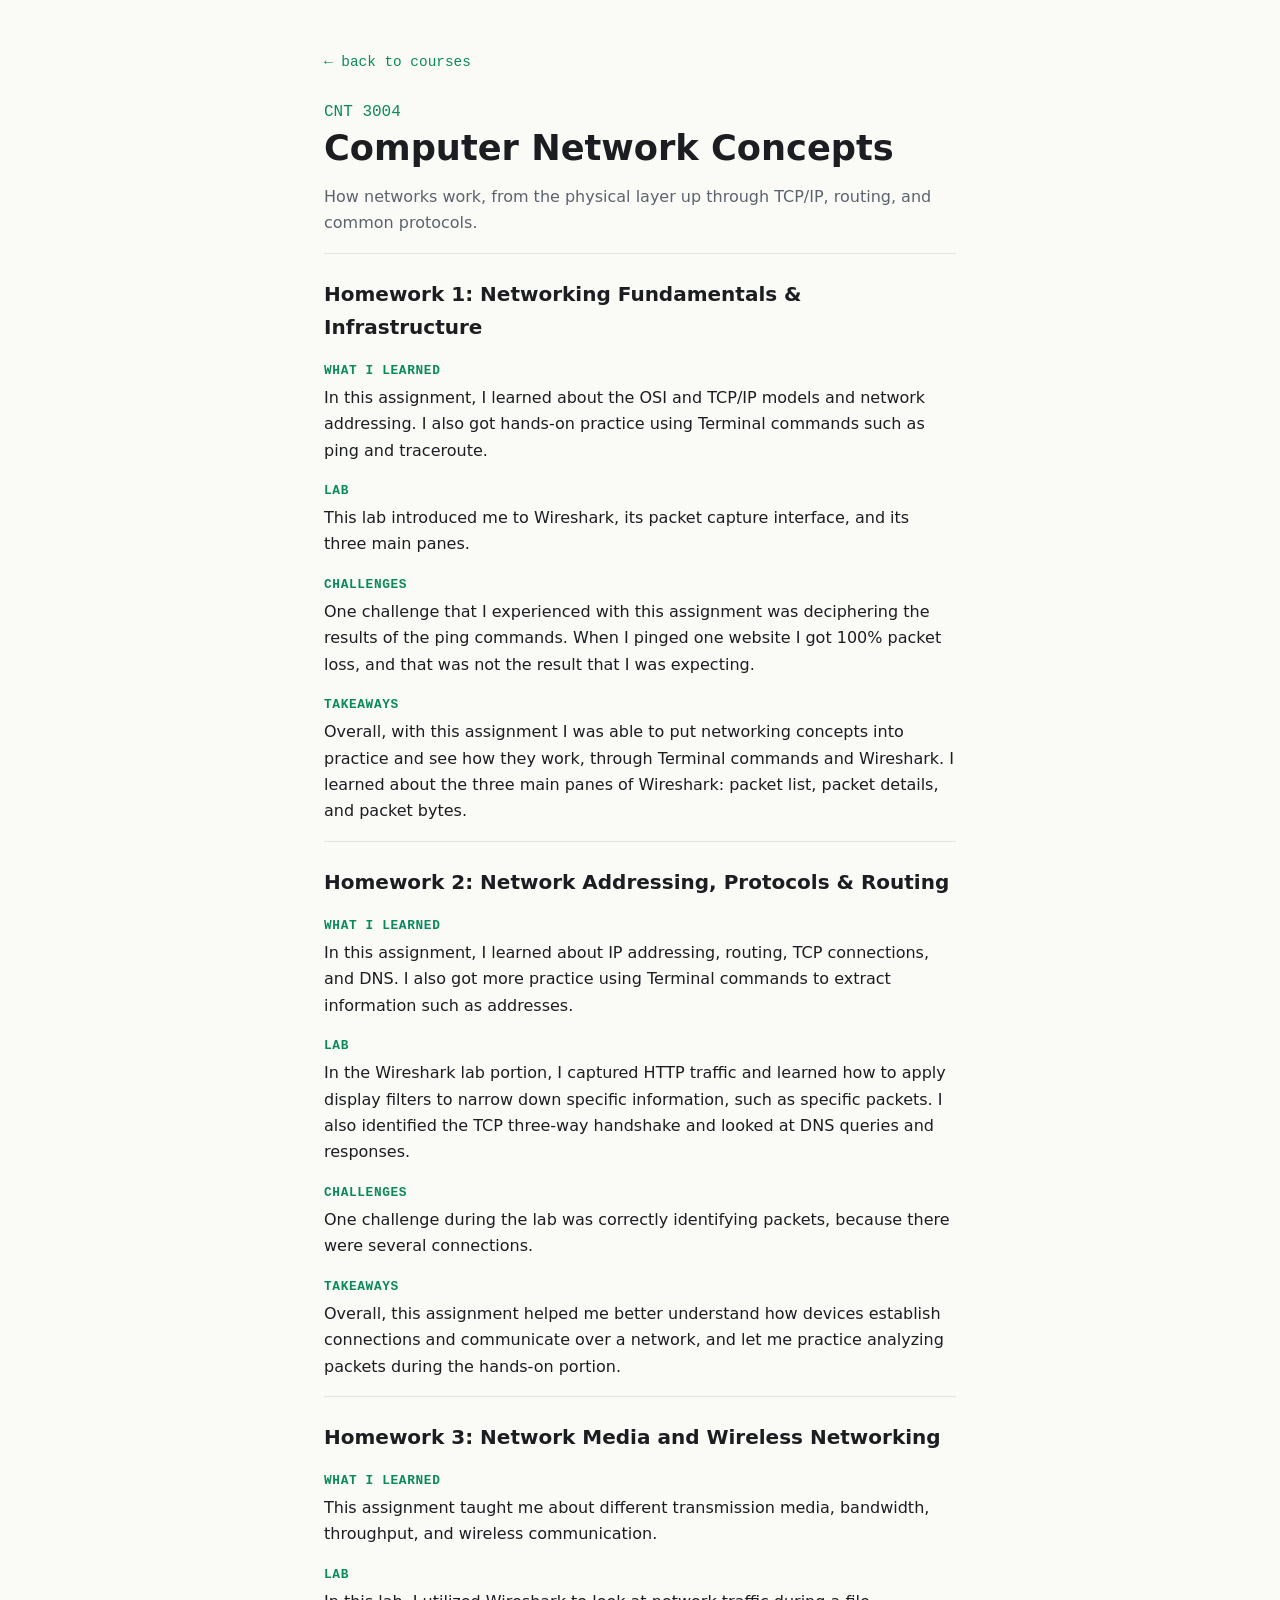
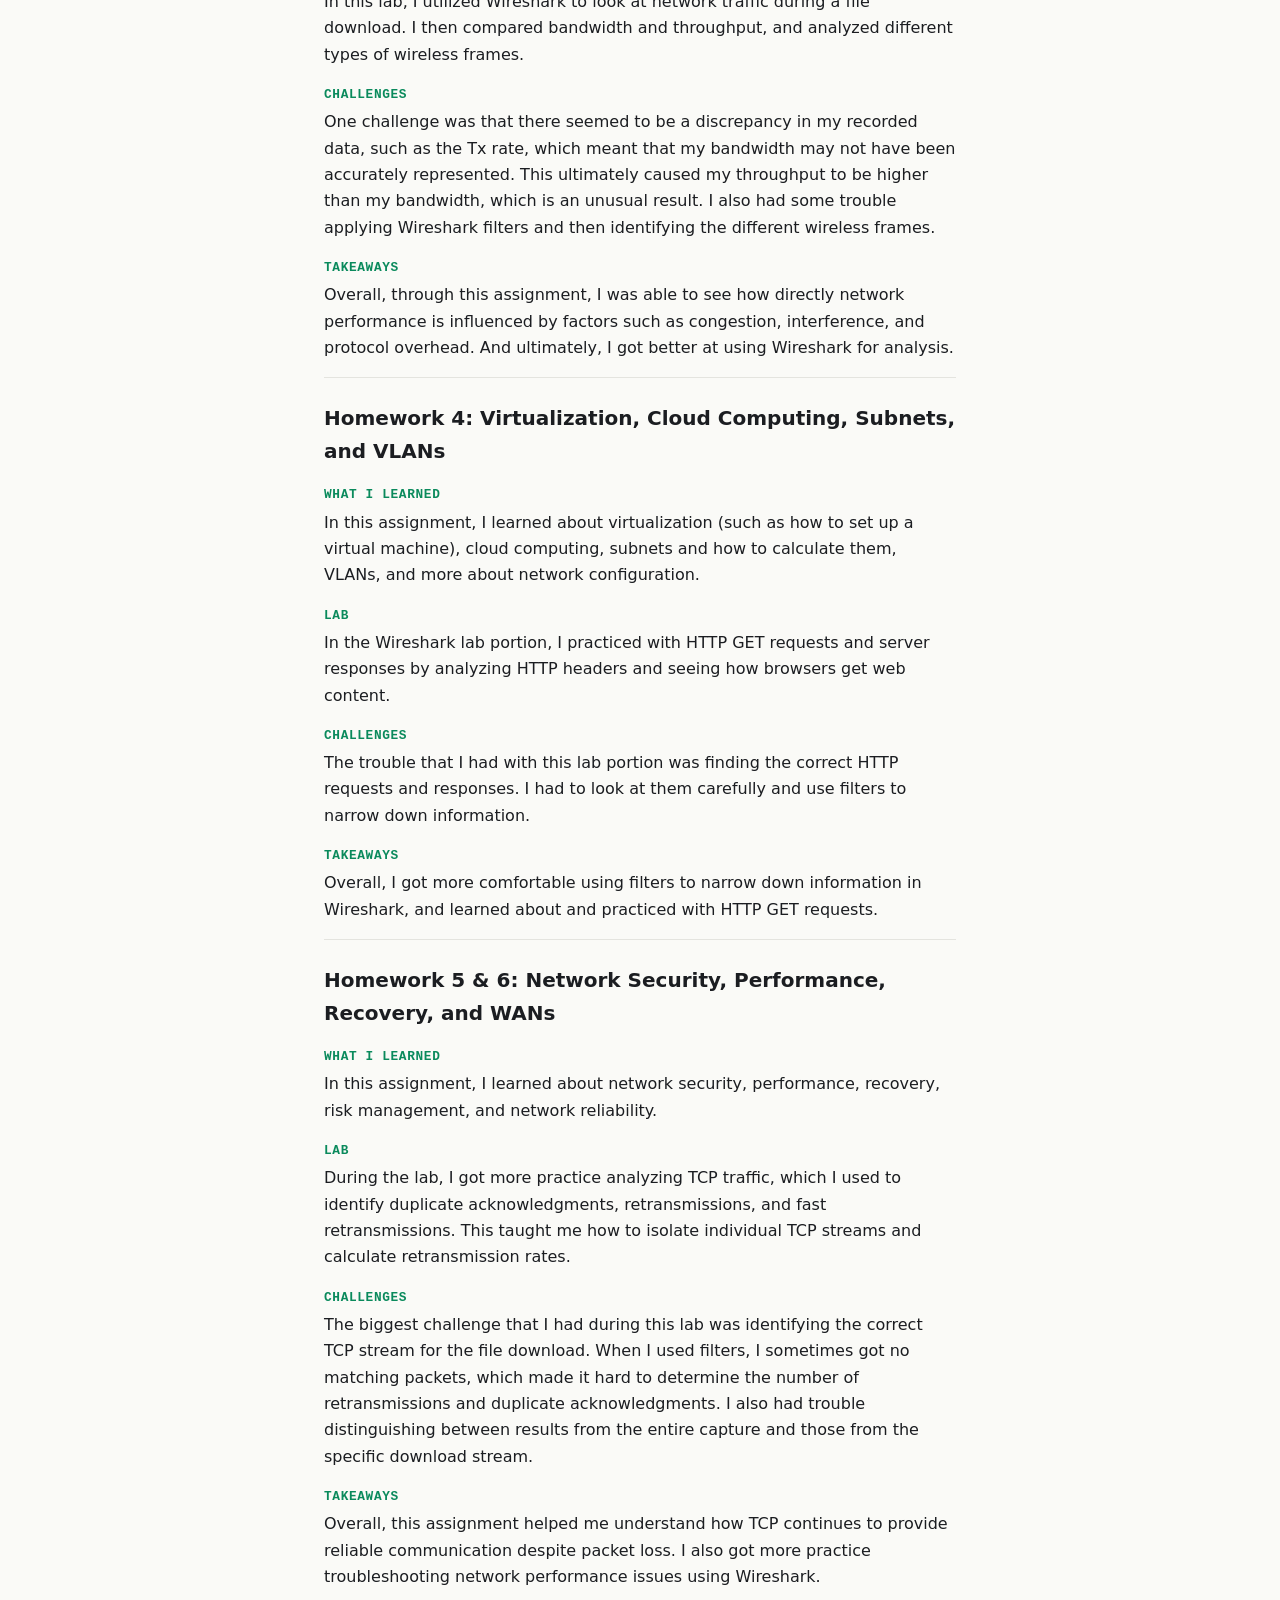
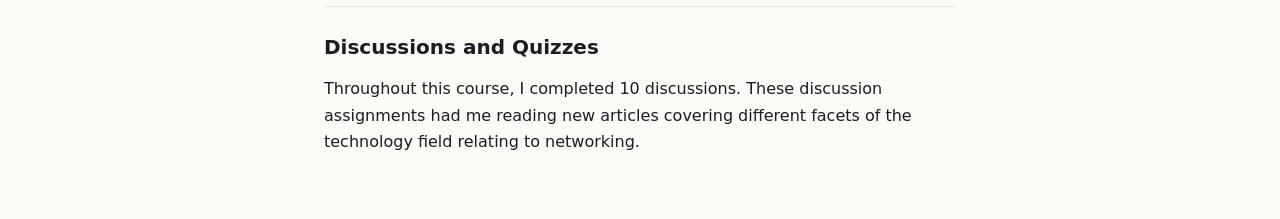
==== courses/cnt3004.html @ 45a97783 "Class site: FLORA + Tamagotchi projects, CNT 3004 coursework page" ====
<!DOCTYPE html>
<html lang="en">
<head>
  <meta charset="UTF-8" />
  <meta name="viewport" content="width=device-width, initial-scale=1.0" />
  <title>CNT 3004 Computer Network Concepts — Austeja Ivanauskaite</title>
  <link rel="stylesheet" href="../styles.css?v=3" />
</head>
<body>
  <!--
    COURSE PAGE: each assignment is one <section class="assignment"> block.
    To add another, copy a block and change the text.
  -->
  <article class="post">
    <a class="back" href="../#courses">← back to courses</a>
    <p class="eyebrow" style="margin-top:1.5rem">CNT 3004</p>
    <h1 style="margin-top:0.25rem">Computer Network Concepts</h1>
    <p class="muted">How networks work, from the physical layer up through TCP/IP, routing, and common protocols.</p>

    <section class="assignment">
      <h2>Homework 1: Networking Fundamentals &amp; Infrastructure</h2>
      <h3>What I learned</h3>
      <p>In this assignment, I learned about the OSI and TCP/IP models and network addressing. I also got hands-on practice using Terminal commands such as ping and traceroute.</p>
      <h3>Lab</h3>
      <p>This lab introduced me to Wireshark, its packet capture interface, and its three main panes.</p>
      <h3>Challenges</h3>
      <p>One challenge that I experienced with this assignment was deciphering the results of the ping commands. When I pinged one website I got 100% packet loss, and that was not the result that I was expecting.</p>
      <h3>Takeaways</h3>
      <p>Overall, with this assignment I was able to put networking concepts into practice and see how they work, through Terminal commands and Wireshark. I learned about the three main panes of Wireshark: packet list, packet details, and packet bytes.</p>
    </section>

    <section class="assignment">
      <h2>Homework 2: Network Addressing, Protocols &amp; Routing</h2>
      <h3>What I learned</h3>
      <p>In this assignment, I learned about IP addressing, routing, TCP connections, and DNS. I also got more practice using Terminal commands to extract information such as addresses.</p>
      <h3>Lab</h3>
      <p>In the Wireshark lab portion, I captured HTTP traffic and learned how to apply display filters to narrow down specific information, such as specific packets. I also identified the TCP three-way handshake and looked at DNS queries and responses.</p>
      <h3>Challenges</h3>
      <p>One challenge during the lab was correctly identifying packets, because there were several connections.</p>
      <h3>Takeaways</h3>
      <p>Overall, this assignment helped me better understand how devices establish connections and communicate over a network, and let me practice analyzing packets during the hands-on portion.</p>
    </section>

    <section class="assignment">
      <h2>Homework 3: Network Media and Wireless Networking</h2>
      <h3>What I learned</h3>
      <p>This assignment taught me about different transmission media, bandwidth, throughput, and wireless communication.</p>
      <h3>Lab</h3>
      <p>In this lab, I utilized Wireshark to look at network traffic during a file download. I then compared bandwidth and throughput, and analyzed different types of wireless frames.</p>
      <h3>Challenges</h3>
      <p>One challenge was that there seemed to be a discrepancy in my recorded data, such as the Tx rate, which meant that my bandwidth may not have been accurately represented. This ultimately caused my throughput to be higher than my bandwidth, which is an unusual result. I also had some trouble applying Wireshark filters and then identifying the different wireless frames.</p>
      <h3>Takeaways</h3>
      <p>Overall, through this assignment, I was able to see how directly network performance is influenced by factors such as congestion, interference, and protocol overhead. And ultimately, I got better at using Wireshark for analysis.</p>
    </section>

    <section class="assignment">
      <h2>Homework 4: Virtualization, Cloud Computing, Subnets, and VLANs</h2>
      <h3>What I learned</h3>
      <p>In this assignment, I learned about virtualization (such as how to set up a virtual machine), cloud computing, subnets and how to calculate them, VLANs, and more about network configuration.</p>
      <h3>Lab</h3>
      <p>In the Wireshark lab portion, I practiced with HTTP GET requests and server responses by analyzing HTTP headers and seeing how browsers get web content.</p>
      <h3>Challenges</h3>
      <p>The trouble that I had with this lab portion was finding the correct HTTP requests and responses. I had to look at them carefully and use filters to narrow down information.</p>
      <h3>Takeaways</h3>
      <p>Overall, I got more comfortable using filters to narrow down information in Wireshark, and learned about and practiced with HTTP GET requests.</p>
    </section>

    <section class="assignment">
      <h2>Homework 5 &amp; 6: Network Security, Performance, Recovery, and WANs</h2>
      <h3>What I learned</h3>
      <p>In this assignment, I learned about network security, performance, recovery, risk management, and network reliability.</p>
      <h3>Lab</h3>
      <p>During the lab, I got more practice analyzing TCP traffic, which I used to identify duplicate acknowledgments, retransmissions, and fast retransmissions. This taught me how to isolate individual TCP streams and calculate retransmission rates.</p>
      <h3>Challenges</h3>
      <p>The biggest challenge that I had during this lab was identifying the correct TCP stream for the file download. When I used filters, I sometimes got no matching packets, which made it hard to determine the number of retransmissions and duplicate acknowledgments. I also had trouble distinguishing between results from the entire capture and those from the specific download stream.</p>
      <h3>Takeaways</h3>
      <p>Overall, this assignment helped me understand how TCP continues to provide reliable communication despite packet loss. I also got more practice troubleshooting network performance issues using Wireshark.</p>
    </section>

    <section class="assignment">
      <h2>Discussions and Quizzes</h2>
      <p>Throughout this course, I completed 10 discussions. These discussion assignments had me reading new articles covering different facets of the technology field relating to networking.</p>
    </section>
  </article>
</body>
</html>
---- styles.css ----
/* ---------- Theme: change these to restyle the whole site ---------- */
:root {
  --bg: #0f1115;
  --surface: #171a21;
  --border: #262a33;
  --text: #e6e8eb;
  --muted: #9aa1ac;
  --accent: #7ee0b8;
  --radius: 12px;
  --max: 900px;
  --mono: ui-monospace, "SF Mono", Menlo, Consolas, monospace;
  --sans: system-ui, -apple-system, "Segoe UI", Roboto, sans-serif;
}

@media (prefers-color-scheme: light) {
  :root {
    --bg: #fafaf7;
    --surface: #ffffff;
    --border: #e4e4df;
    --text: #1b1d21;
    --muted: #5d636d;
    --accent: #0a8a5c;
  }
}

* { box-sizing: border-box; }
html { scroll-behavior: smooth; }
body {
  margin: 0;
  background: var(--bg);
  color: var(--text);
  font-family: var(--sans);
  line-height: 1.65;
}
a { color: var(--accent); text-decoration: none; }
a:hover { text-decoration: underline; }

/* ---------- Header ---------- */
.site-header {
  position: sticky; top: 0; z-index: 10;
  display: flex; justify-content: space-between; align-items: center;
  max-width: var(--max); margin: 0 auto; padding: 1rem 1.5rem;
  background: var(--bg);
  border-bottom: 1px solid var(--border);
}
.logo { font-family: var(--mono); font-weight: 700; font-size: 1.2rem; color: var(--text); }
.accent { color: var(--accent); }
/* Header tabs */
.tabs { display: flex; gap: 0.25rem; overflow-x: auto; scrollbar-width: none; }
.tabs::-webkit-scrollbar { display: none; }
.tabs a {
  white-space: nowrap; color: var(--muted); font-size: 0.92rem;
  padding: 0.4rem 0.75rem; border-radius: 8px;
}
.tabs a:hover { color: var(--text); background: var(--surface); text-decoration: none; }
.tabs a.active { color: var(--accent); background: var(--surface); }

/* ---------- Sections ---------- */
main { max-width: var(--max); margin: 0 auto; padding: 0 1.5rem; }
.section { padding: 3.5rem 0 1rem; min-height: 60vh; }
.section[hidden] { display: none; }
.about { padding-top: 1rem; }

/* ---------- Semi-transparent banner across the top ---------- */
.top-banner {
  height: 220px;                       /* how tall the strip is */
  background: url("images/lighthouse.webp") center 18% / cover no-repeat;
  image-rendering: pixelated;          /* keeps the pixels crisp */
  opacity: 0.45;                       /* 0 = invisible, 1 = solid */
  -webkit-mask-image: linear-gradient(to bottom, black 35%, transparent);
  mask-image: linear-gradient(to bottom, black 35%, transparent);   /* fades out at the bottom */
}

h1 { font-size: clamp(2.4rem, 6vw, 3.6rem); margin: 0 0 1rem; line-height: 1.1; }
h2 { font-size: 1.6rem; margin: 0 0 1rem; }
h3 { margin: 0.25rem 0 0.5rem; font-size: 1.1rem; }
.eyebrow { font-family: var(--mono); color: var(--accent); margin: 0; }
.lead { font-size: 1.2rem; }
.muted { color: var(--muted); }

.links { display: flex; flex-wrap: wrap; gap: 0.6rem; margin-top: 1.5rem; }
.btn {
  border: 1px solid var(--border); border-radius: 999px;
  padding: 0.4rem 1rem; color: var(--text); font-size: 0.95rem;
}
.btn:hover { border-color: var(--accent); color: var(--accent); text-decoration: none; }

/* ---------- Projects ---------- */
.section-head { display: flex; flex-wrap: wrap; justify-content: space-between; align-items: center; gap: 1rem; margin-bottom: 1.25rem; }
.section-head h2 { margin: 0; }
.filters { display: flex; flex-wrap: wrap; gap: 0.4rem; margin: 0 0 1.5rem; }
.filter {
  font: inherit; font-size: 0.85rem; cursor: pointer;
  background: none; color: var(--muted);
  border: 1px solid var(--border); border-radius: 999px; padding: 0.3rem 0.85rem;
}
.filter.active, .filter:hover { color: var(--bg); background: var(--accent); border-color: var(--accent); }

.grid { display: grid; grid-template-columns: repeat(auto-fill, minmax(260px, 1fr)); gap: 1rem; }
.card {
  background: var(--surface); border: 1px solid var(--border); border-radius: var(--radius);
  padding: 1.25rem; display: flex; flex-direction: column;
  transition: border-color 0.15s, transform 0.15s;
}
.card:hover { border-color: var(--accent); transform: translateY(-2px); }
.card p { margin: 0 0 0.75rem; color: var(--muted); font-size: 0.95rem; }
.badge { align-self: flex-start; font-family: var(--mono); font-size: 0.72rem; color: var(--accent); border: 1px solid var(--accent); border-radius: 6px; padding: 0.05rem 0.45rem; }
.award { color: var(--text) !important; font-weight: 600; }
.tags { display: flex; flex-wrap: wrap; gap: 0.35rem; margin-bottom: 0.75rem; }
.tag { font-family: var(--mono); font-size: 0.75rem; background: var(--bg); border: 1px solid var(--border); border-radius: 6px; padding: 0.1rem 0.45rem; color: var(--muted); }
.card-links { margin-top: auto; display: flex; gap: 1rem; font-size: 0.9rem; }

/* Clickable cards (course pages) */
.card-clickable { color: var(--text); }
.card-clickable:hover { text-decoration: none; }
.card-more { margin-top: auto; font-size: 0.9rem; color: var(--accent); }

/* ---------- Course detail pages ---------- */
.assignment { border-top: 1px solid var(--border); padding: 1.5rem 0 0.5rem; }
.assignment h2 { font-size: 1.25rem; margin-bottom: 0.75rem; }
.assignment h3 { font-size: 0.8rem; font-family: var(--mono); color: var(--accent); text-transform: uppercase; letter-spacing: 0.05em; margin: 1rem 0 0.25rem; }
.assignment p { margin: 0 0 0.5rem; }

/* ---------- Thoughts ---------- */
.thought-list { list-style: none; padding: 0; margin: 1.5rem 0 0; }
.thought-list li { border-top: 1px solid var(--border); }
.thought-list li:last-child { border-bottom: 1px solid var(--border); }
.thought-list a { display: grid; grid-template-columns: 7rem 1fr; gap: 0.2rem 1rem; padding: 1rem 0.25rem; color: var(--text); }
.thought-list a:hover { text-decoration: none; background: var(--surface); }
.thought-list time { font-family: var(--mono); font-size: 0.85rem; color: var(--muted); grid-row: span 2; padding-top: 0.15rem; }
.thought-title { font-weight: 600; }
.thought-list .muted { font-size: 0.92rem; }

/* ---------- Single post pages ---------- */
.post { max-width: 680px; margin: 0 auto; padding: 3rem 1.5rem; }
.post .back { font-family: var(--mono); font-size: 0.9rem; }
.post h1 { font-size: 2.2rem; margin-top: 1.5rem; }
.post pre { background: var(--surface); border: 1px solid var(--border); border-radius: 8px; padding: 1rem; overflow-x: auto; }
.post code { font-family: var(--mono); font-size: 0.9em; }

/* ---------- Footer ---------- */
.site-footer { max-width: var(--max); margin: 4rem auto 0; padding: 2rem 1.5rem; color: var(--muted); font-size: 0.85rem; border-top: 1px solid var(--border); }

.empty { grid-column: 1 / -1; padding: 2rem 0; }

@media (max-width: 720px) {
  .site-header { flex-direction: column; align-items: flex-start; gap: 0.5rem; padding-bottom: 0.6rem; }
  .tabs { width: 100%; margin-left: -0.6rem; flex-wrap: wrap; overflow: visible; }
  .tabs a { padding: 0.35rem 0.6rem; }
}

@media (max-width: 560px) {
  .thought-list a { grid-template-columns: 1fr; }
  .thought-list time { grid-row: auto; }
}
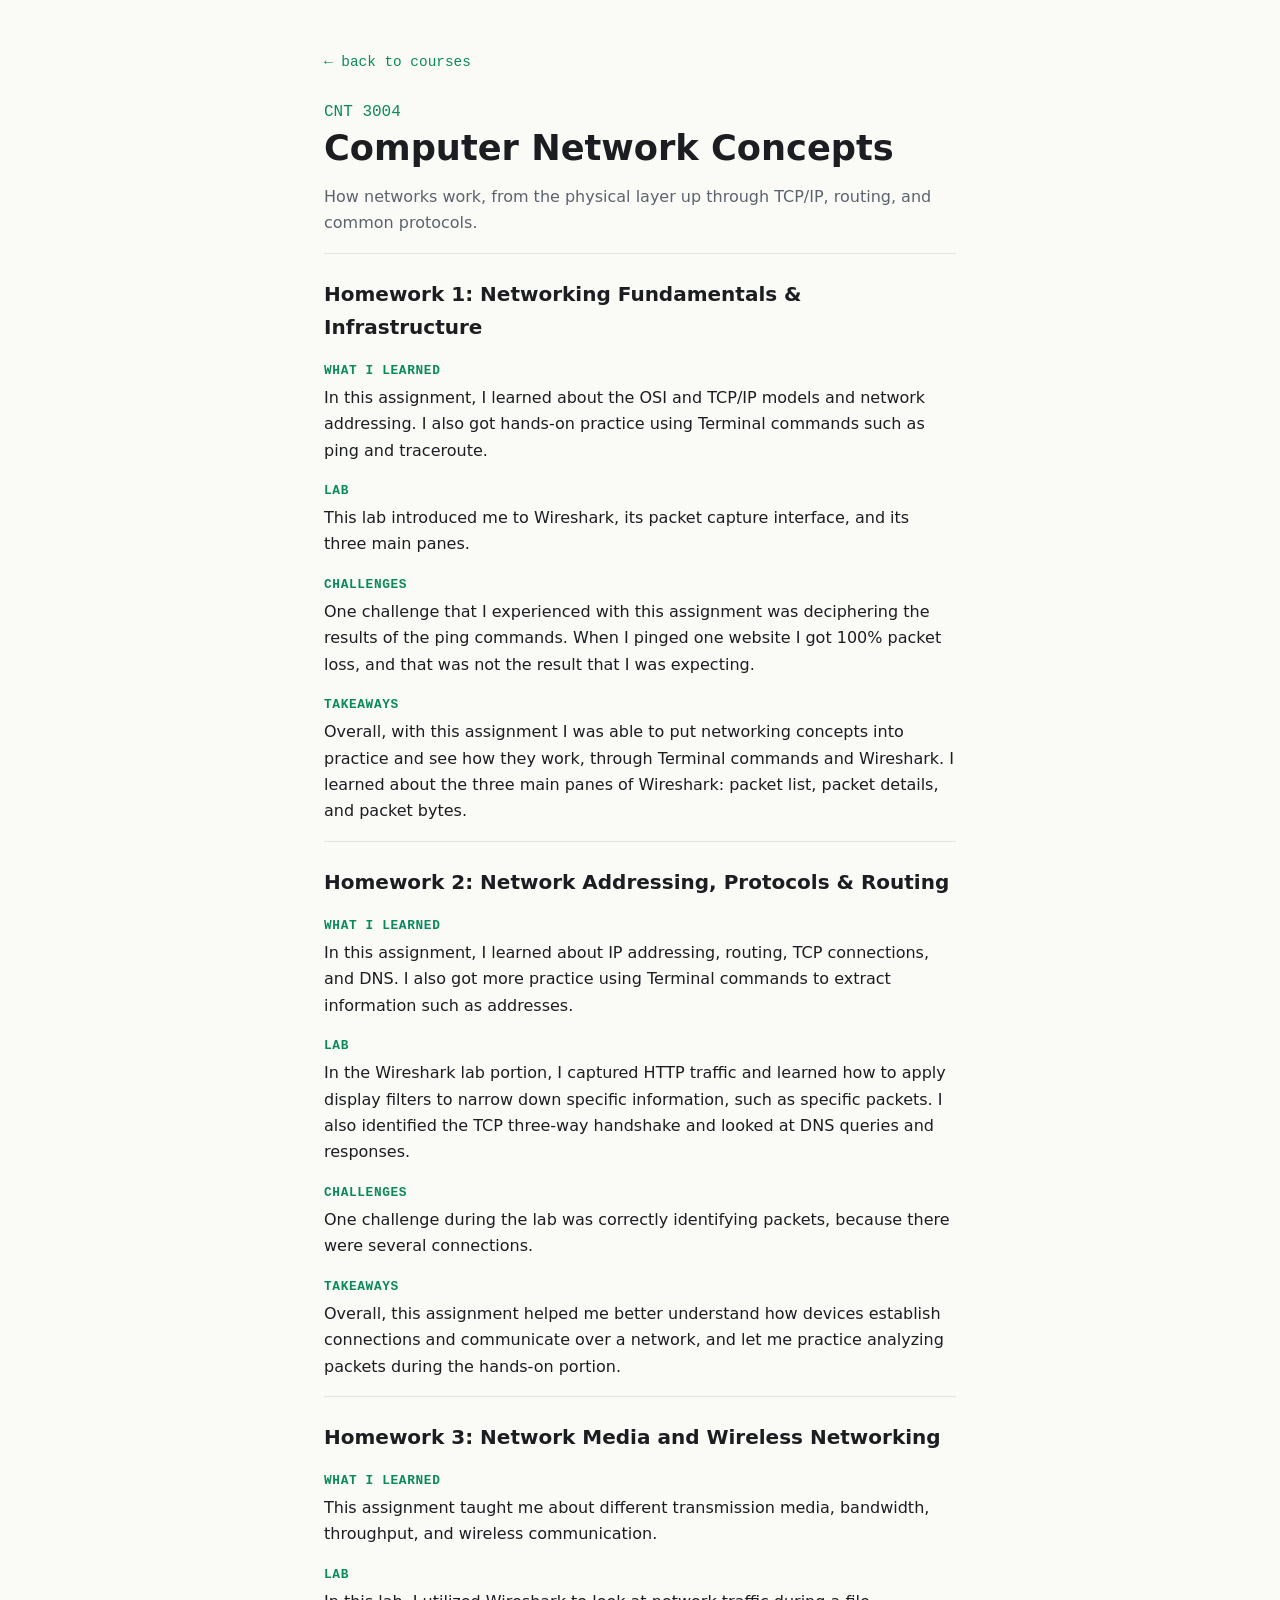
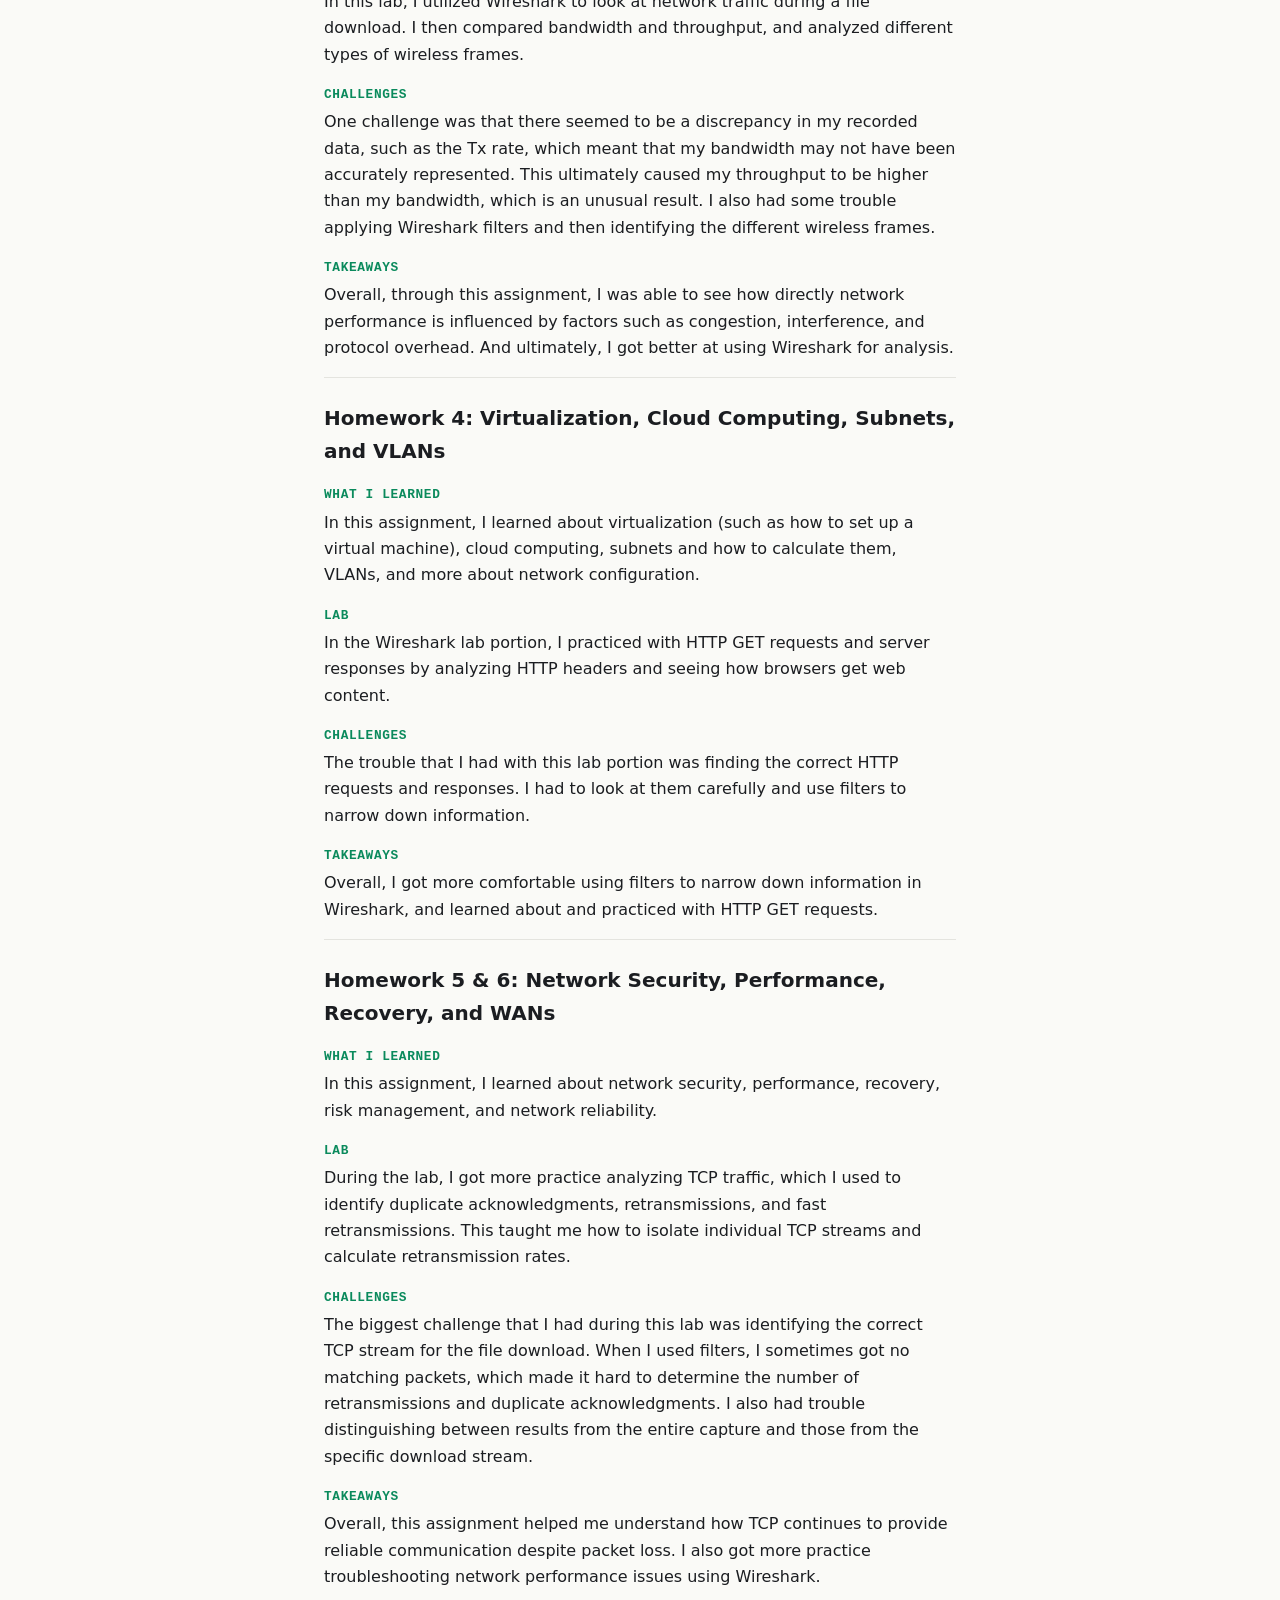
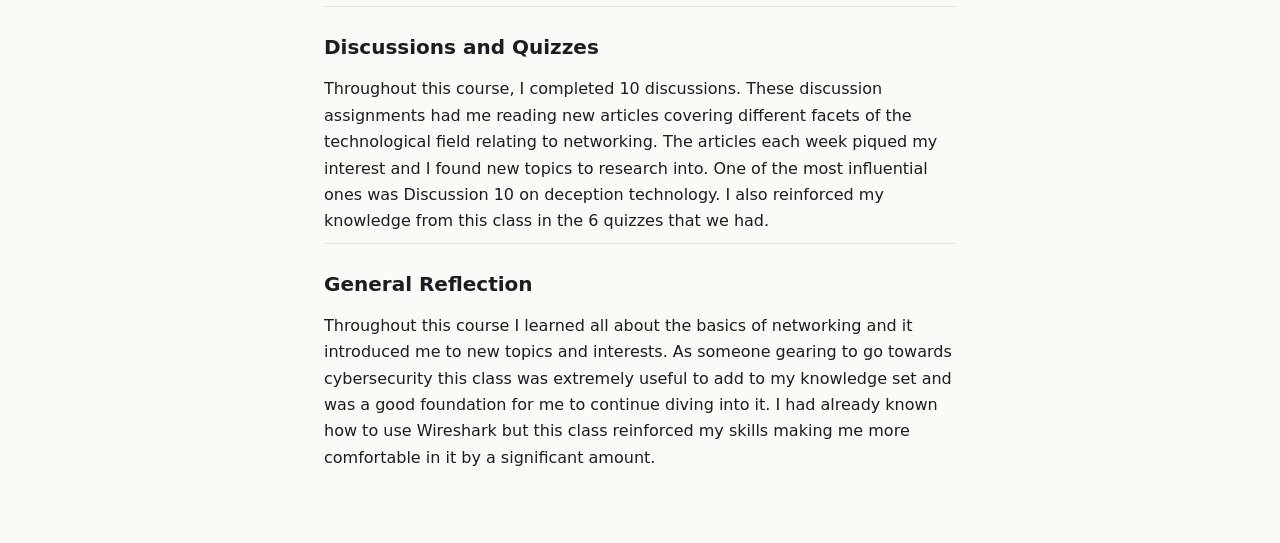
==== commit 6c5bdb5a: "edit course" ====
--- a/courses/cnt3004.html
+++ b/courses/cnt3004.html
@@ -79,7 +79,10 @@
 
     <section class="assignment">
       <h2>Discussions and Quizzes</h2>
-      <p>Throughout this course, I completed 10 discussions. These discussion assignments had me reading new articles covering different facets of the technology field relating to networking.</p>
+      <p>Throughout this course, I completed 10 discussions. These discussion assignments had me reading new articles covering different facets of the technological field relating to networking. The articles each week piqued my interest and I found new topics to research into. One of the most influential ones was Discussion 10 on deception technology. I also reinforced my knowledge from this class in the 6 quizzes that we had. </p>
+    <section class="assignment">
+      <h2>General Reflection</h2>
+      <p>Throughout this course I learned all about the basics of networking and it introduced me to new topics and interests. As someone gearing to go towards cybersecurity this class was extremely useful to add to my knowledge set and was a good foundation for me to continue diving into it. I had already known how to use Wireshark but this class reinforced my skills making me more comfortable in it by a significant amount. 
     </section>
   </article>
 </body>
--- a/styles.css
+++ b/styles.css
@@ -153,3 +153,23 @@
   .thought-list a { grid-template-columns: 1fr; }
   .thought-list time { grid-row: auto; }
 }
+
+/* ---------- About Me: text + photo side by side ---------- */
+.about-row {
+  display: flex;
+  align-items: flex-start;
+  gap: 2rem;
+}
+.about-text { flex: 1; }
+.profile-photo {
+  width: 280px;           /* make bigger/smaller here */
+  height: auto;           /* keeps the photo's proportions */
+  border-radius: 12px;    /* soft corners; 0 for sharp, 50% for a circle */
+  flex-shrink: 0;
+}
+
+/* On phones, stack the photo above the text */
+@media (max-width: 720px) {
+  .about-row { flex-direction: column-reverse; align-items: center; }
+  .profile-photo { width: 220px; }
+}
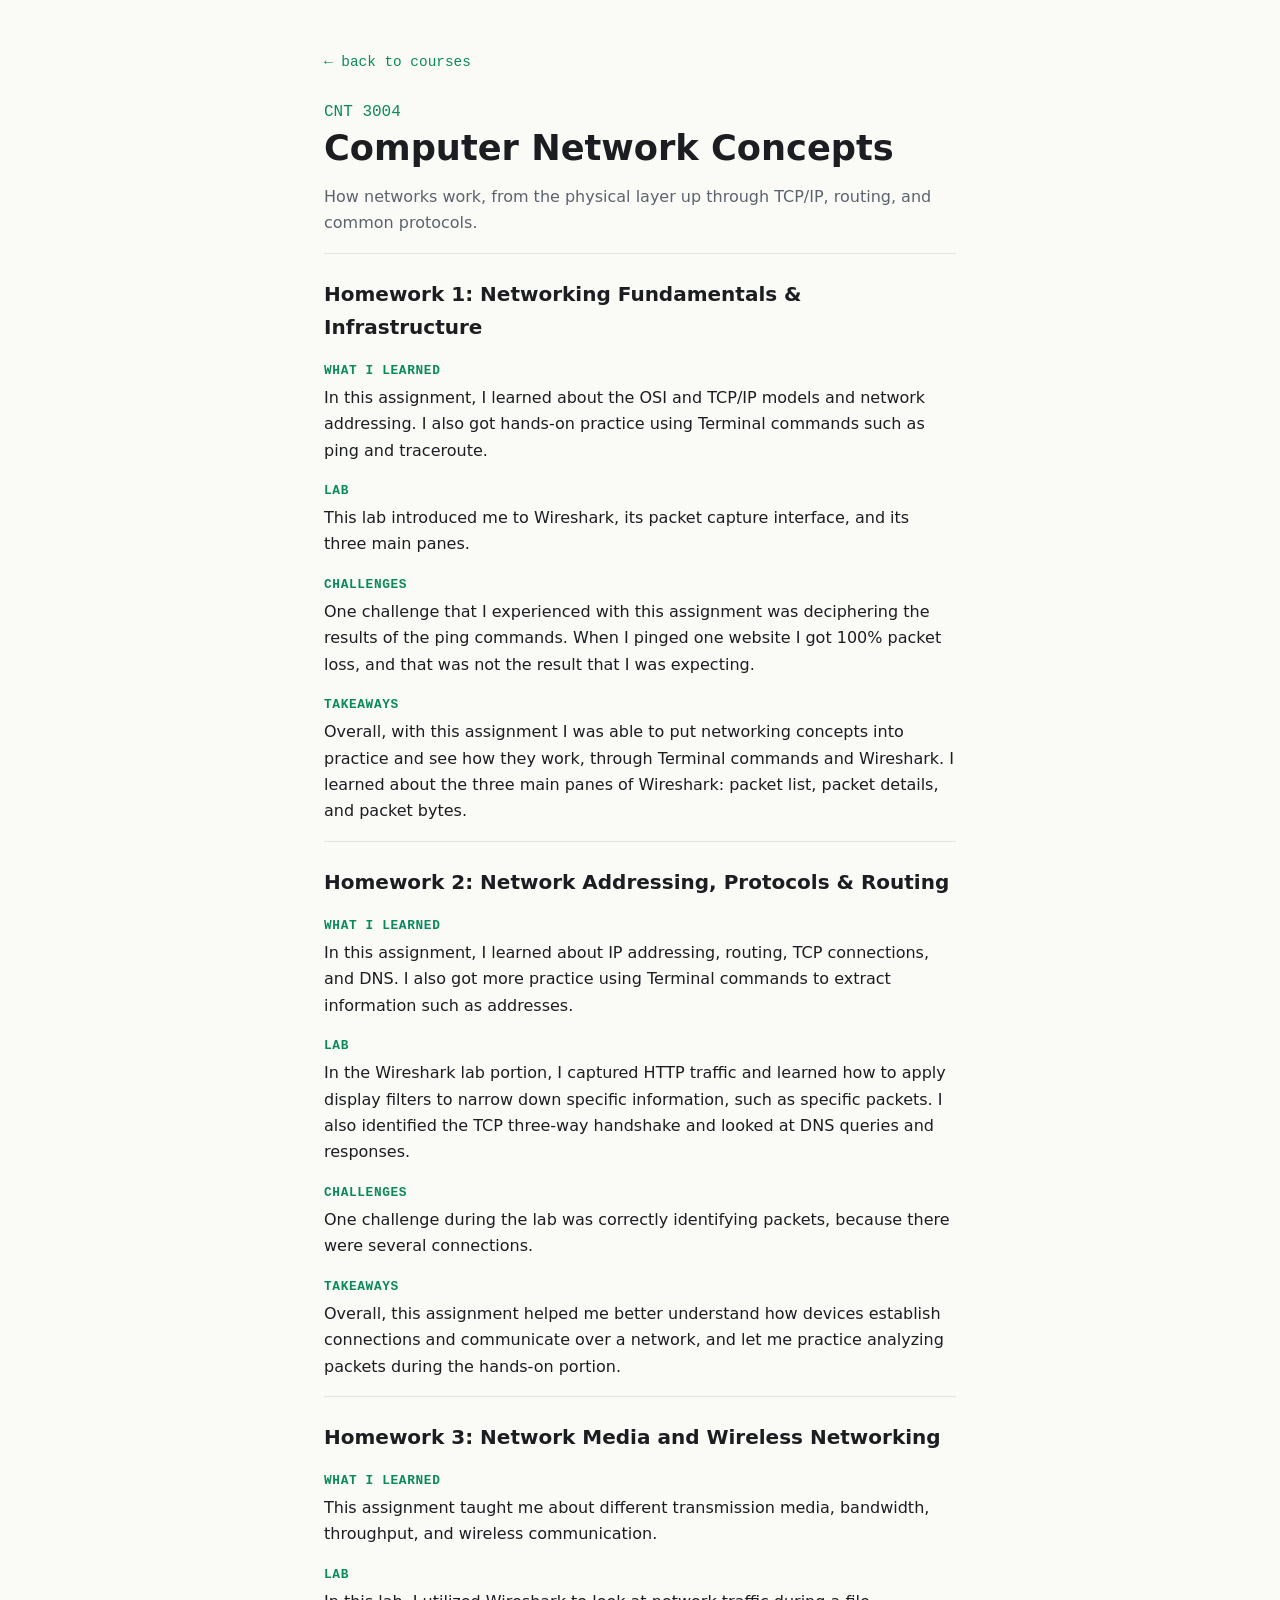
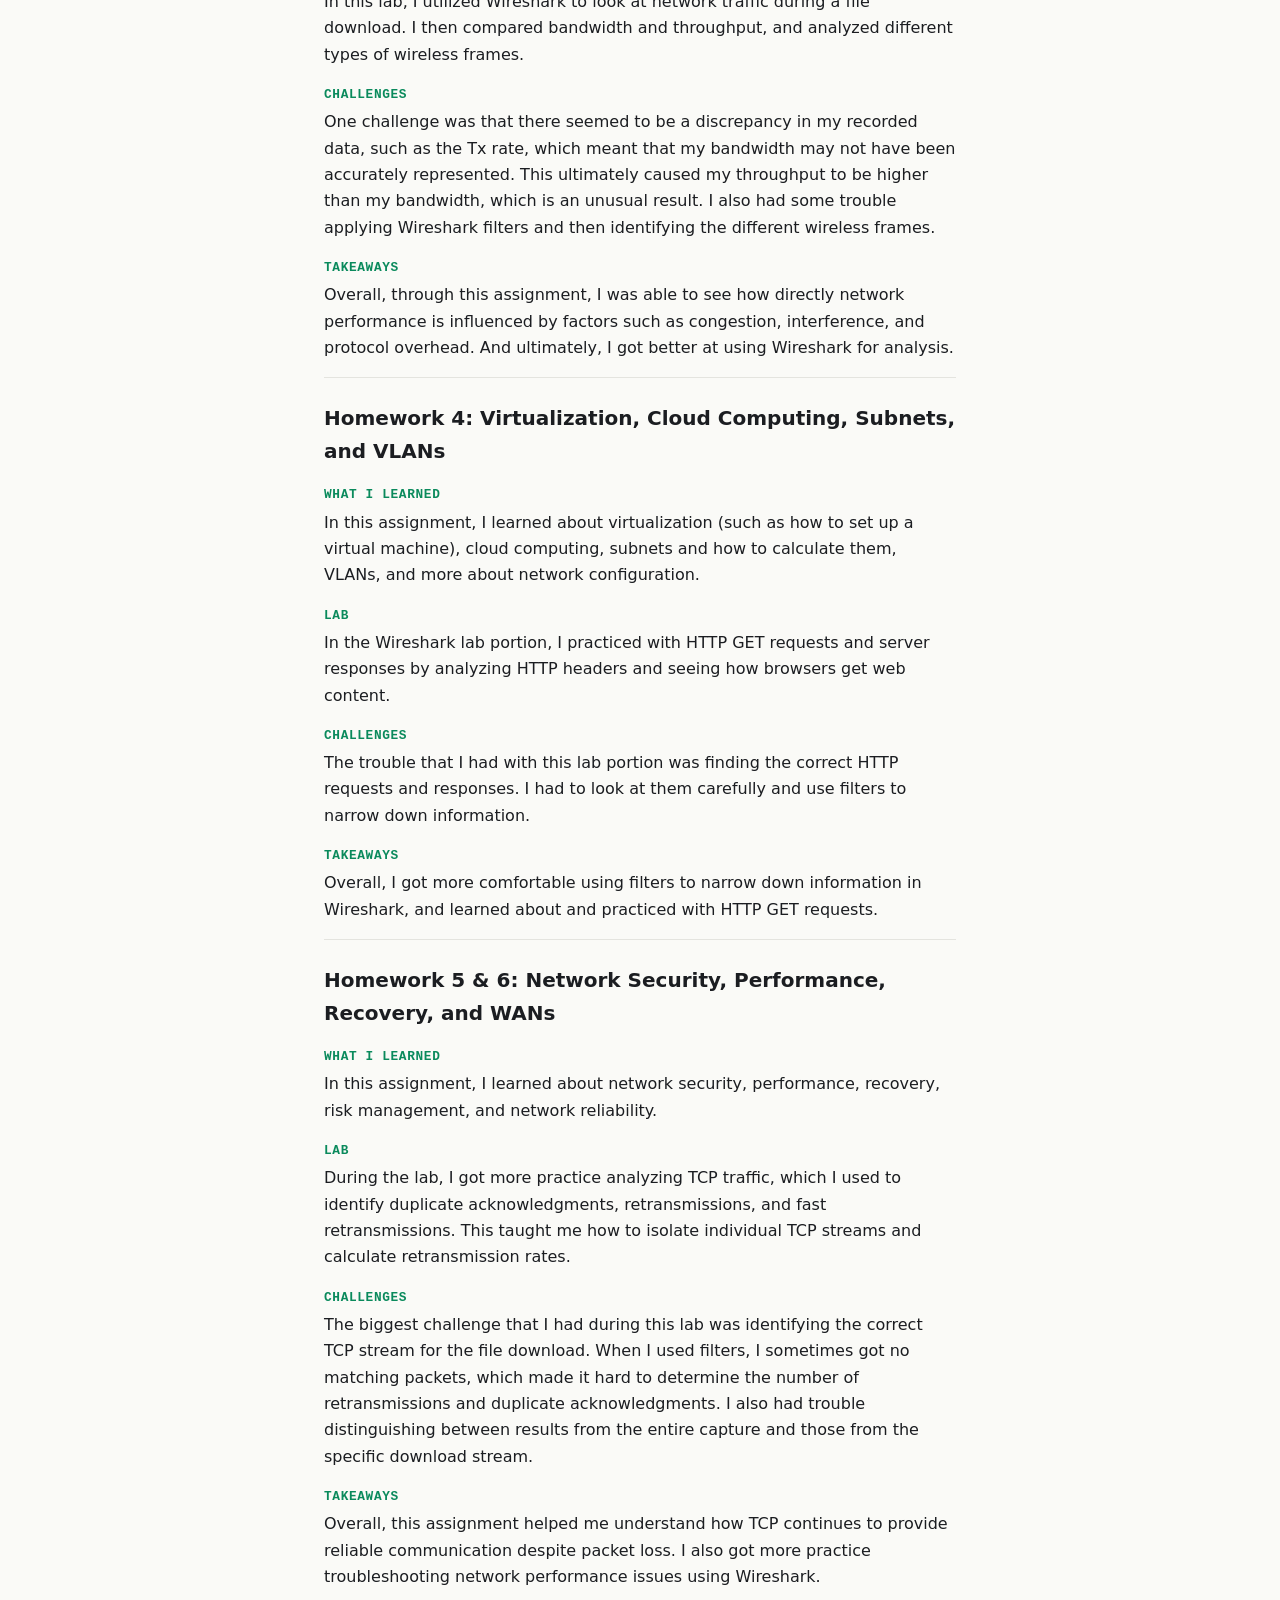
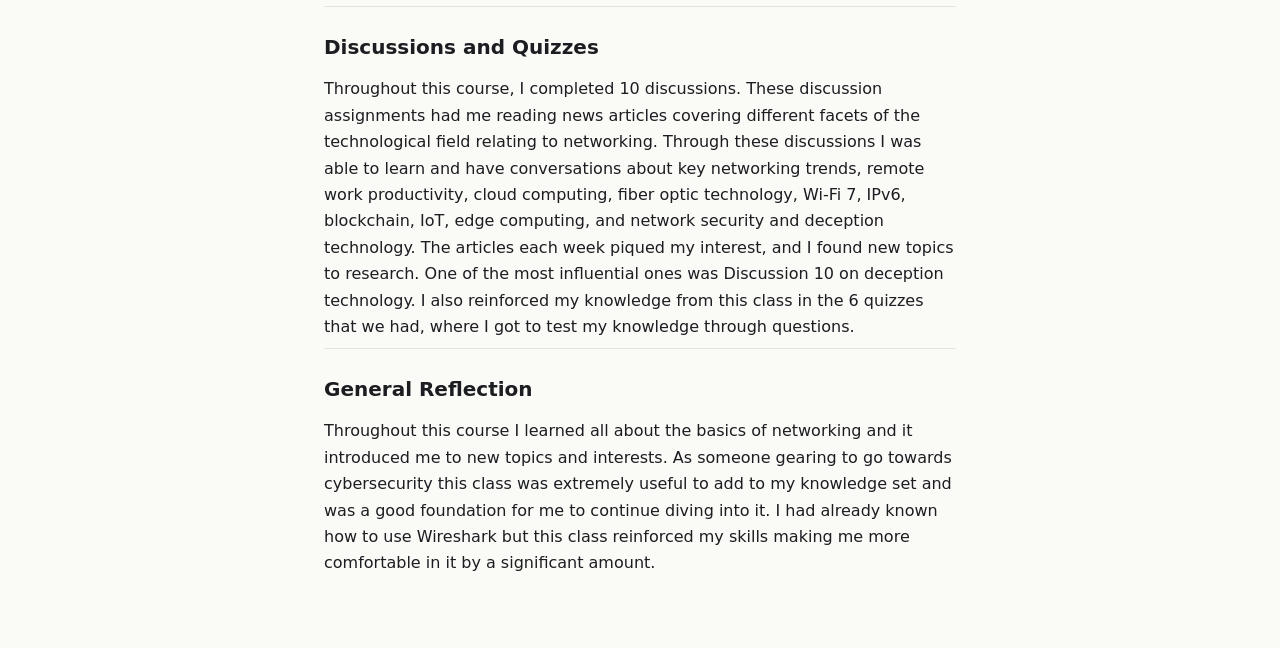
==== commit 81dc714d: "edit course" ====
--- a/courses/cnt3004.html
+++ b/courses/cnt3004.html
@@ -79,7 +79,7 @@
 
     <section class="assignment">
       <h2>Discussions and Quizzes</h2>
-      <p>Throughout this course, I completed 10 discussions. These discussion assignments had me reading new articles covering different facets of the technological field relating to networking. The articles each week piqued my interest and I found new topics to research into. One of the most influential ones was Discussion 10 on deception technology. I also reinforced my knowledge from this class in the 6 quizzes that we had. </p>
+      <p>Throughout this course, I completed 10 discussions. These discussion assignments had me reading news articles covering different facets of the technological field relating to networking. Through these discussions I was able to learn and have conversations about key networking trends, remote work productivity, cloud computing, fiber optic technology, Wi-Fi 7, IPv6, blockchain, IoT, edge computing, and network security and deception technology. The articles each week piqued my interest, and I found new topics to research. One of the most influential ones was Discussion 10 on deception technology. I also reinforced my knowledge from this class in the 6 quizzes that we had, where I got to test my knowledge through questions.
     <section class="assignment">
       <h2>General Reflection</h2>
       <p>Throughout this course I learned all about the basics of networking and it introduced me to new topics and interests. As someone gearing to go towards cybersecurity this class was extremely useful to add to my knowledge set and was a good foundation for me to continue diving into it. I had already known how to use Wireshark but this class reinforced my skills making me more comfortable in it by a significant amount. 
